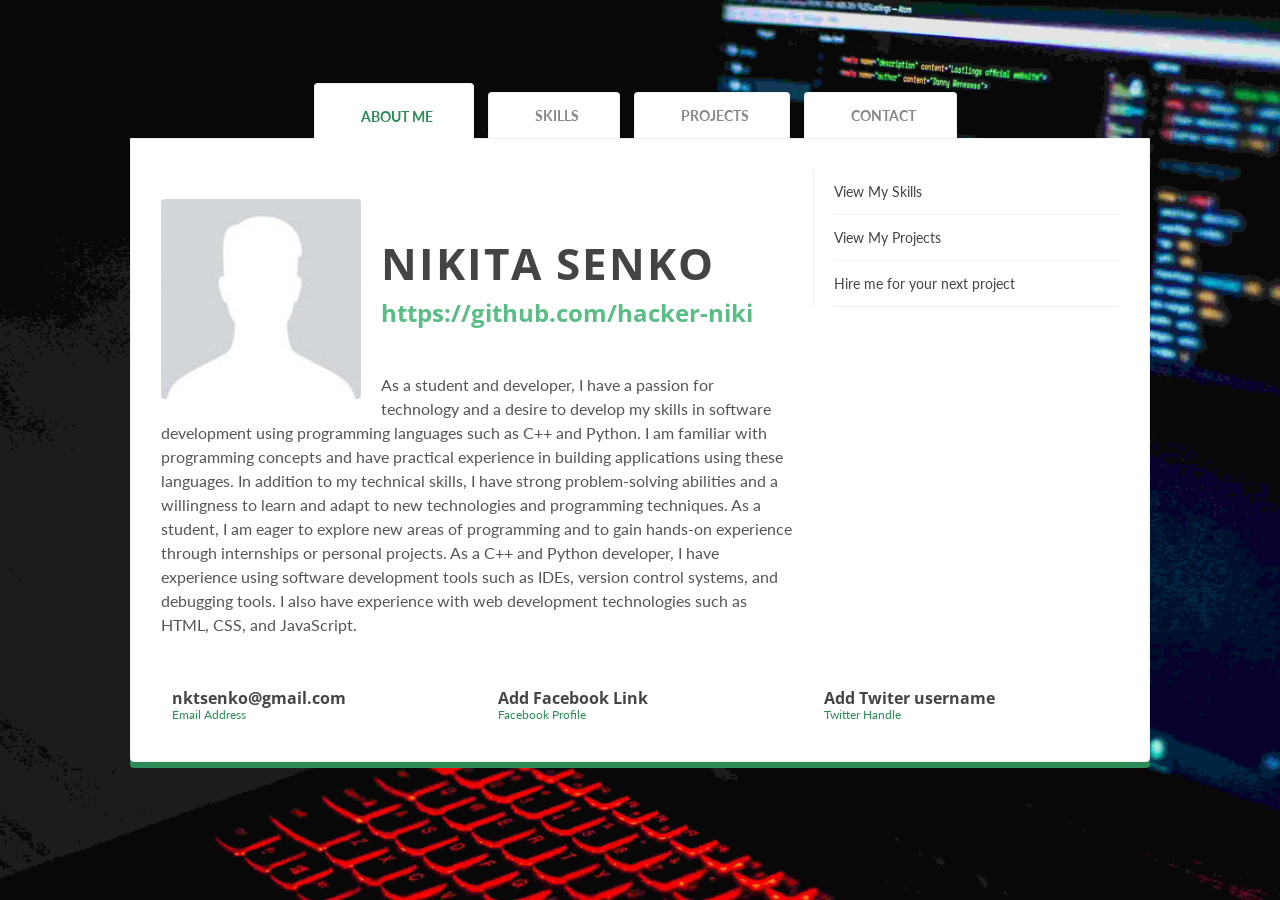
==== index.html @ f92f440b "Update index.html" ====
<!DOCTYPE html>
<html class="no-js">

<head>
  <!-- Add Your Title -->
  <title> Your Title Here </title>

  <!-- All Meta Tags -->
  <meta charset="utf-8">
  <meta http-equiv="X-UA-Compatible" content="IE=edge,chrome=1">
  <meta name="description" content="">
  <meta name="viewport" content="width=device-width">

  <!-- All Link tags -->
  <link rel='shortcut icon' type='image/x-icon' href='favicon.ico' />
  <link rel="apple-touch-icon-precomposed" href="apple-touch-icon-precomposed.png">
  <link rel="apple-touch-icon-precomposed" href="apple-touch-icon-72x72-precomposed.png">
  <link rel="apple-touch-icon-precomposed" href="apple-touch-icon-114x114-precomposed.png">
  <link rel="apple-touch-icon-precomposed" href="apple-touch-icon-144x144-precomposed.png">
  <link href='https://fonts.googleapis.com/css?family=Sofia' rel='stylesheet'>
  <link href='https://fonts.googleapis.com/css?family=Amaranth' rel='stylesheet'>
  <link rel="stylesheet" href="css/normalize.min.css">
  <link rel="stylesheet" href="css/main.css">

  <!-- All script tags -->
  <script>document.write('<script src="js/vendor/jquery-1.10.1.min.js"><\/script>')</script>
  <script src="js/vendor/jquery.hashchange.min.js"></script>
  <script src="js/vendor/jquery.easytabs.min.js"></script>
  <script src="js/main.js"></script>

</head>

<!-- Start of Body Tag -->

<body class="bg-fixed bg-1">
  <div class="main-container">
    <div class="main wrapper clearfix">

      <!-- Header Start -->
      <header id="header">
        <div id="logo">
          <h6>
            Your Name
          </h6>
          <h4>
            Tag1 / Tag2
          </h4>
        </div>
      </header>

      <!-- Text "hello world" -->
      <header id="header">
        <div id="helloworld">
          <h1>
            Hello, World !
          </h1>
        </div>
      </header>

      <!-- Main Tab Container -->
      <div id="tab-container" class="tab-container">

        <!-- Tab List -->
        <ul class='etabs'>

          <li class='tab' id="tab-about">
            <a href="#about">
              <i class="icon-user"></i>
              <span>
                About Me
              </span>
            </a>
          </li>

          <li class='tab'>
            <a href="#resume">
              <i class="icon-file-text"></i>
              <span>
                Skills
              </span>
            </a>
          </li>

          <li class='tab'>
            <a href="#portfolio">
              <i class="icon-heart"></i>
              <span>
                Projects
              </span>
            </a>
          </li>

          <li class='tab'>
            <a href="#contact">
              <i class="icon-envelope"></i>
              <span>
                Contact
              </span>
            </a>
          </li>

        </ul>
        <!-- End Tab List -->

        <!-- ----------------------------------------------------------------------------------- -->
        <!-- Code for differents Tabs strat from here. -->
        <div id="tab-data-wrap">

          <!-- About Tab Data -->
          <div id="about">
            <section class="clearfix">
              <div class="g2">
                <div class="photo">
                  <img src="./images/my.jpg" alt="Your alt text">
                </div>
                <div class="info">
                  <h2>
                    <p></p>
                    Nikita Senko
                  </h2>
                  <h4>
                    https://github.com/hacker-niki
                  </h4>
                  <p>
                    As a student and developer, I have a passion for technology and a desire to develop my skills in software development using programming languages such as C++ and Python. I am familiar with programming concepts and have practical experience in building applications using these languages.

In addition to my technical skills, I have strong problem-solving abilities and a willingness to learn and adapt to new technologies and programming techniques. As a student, I am eager to explore new areas of programming and to gain hands-on experience through internships or personal projects.

As a C++ and Python developer, I have experience using software development tools such as IDEs, version control systems, and debugging tools. I also have experience with web development technologies such as HTML, CSS, and JavaScript.
                  </p>
                  </p>
                </div>
              </div>

              <div class="g1">
                <div class="main-links sidebar">
                  <ul>
                    <li>
                      <a href="#resume">
                        View My Skills
                      </a>
                    </li>
                    <li>
                      <a href="#portfolio">
                        View My Projects
                      </a>
                    </li>
                    <li>
                      <a href="#contact">
                        Hire me for your next project
                      </a>
                    </li>
                  </ul>
                </div>
              </div>
              <div class="break">
              </div>
              <div class="contact-info">
                <div class="g1">
                  <div class="item-box clearfix">
                    <i class="icon-envelope"></i>
                    <div class="item-data">
                      <h3>
                        <a href="mailto:nktsenko@gmail.com">
                          nktsenko@gmail.com
                        </a>
                      </h3>
                      <p>
                        Email Address
                      </p>
                    </div>
                  </div>
                </div>
                <div class="g1">
                  <div class="item-box clearfix">
                    <i class="icon-facebook"></i>
                    <div class="item-data">
                      <h3>
                        <a href="http://fb.me/your-Username">
                          Add Facebook Link
                        </a>
                      </h3>
                      <p>
                        Facebook Profile
                      </p>
                    </div>
                  </div>
                </div>
                <div class="g1">
                  <div class="item-box clearfix">
                    <i class="icon-twitter"></i>
                    <div class="item-data">
                      <h3>
                        <a href="http://twitter.com/your-Username">
                          Add Twiter username
                        </a>
                      </h3>
                      <p>
                        Twitter Handle
                      </p>
                    </div>
                  </div>
                </div>
              </div>
            </section>
          </div>
          <!-- End About Tab Data -->
          <!-- ----------------------------------------------------------------------------------- -->
          <!-- skills Tab Data -->
          <div id="resume">
            <section class="clearfix">
              <div class="g2">
                <h3>
                  Programming
                </h3>
                <div class="meter emerald">
                  <span style="width: 90%">
                    <span>
                      C++
                    </span>
                  </span>
                </div>
                <div class="meter emerald">
                  <span style="width: 90%">
                    <span>
                      Python
                    </span>
                  </span>
                </div>
                <div class="meter emerald">
                  <span style="width: 70%">
                    <span>
                      C#
                    </span>
                  </span>
                </div>
                <div class="meter emerald">
                  <span style="width: 65%">
                    <span>
                      PHP
                    </span>
                  </span>
                </div>
                <div class="meter emerald">
                  <span style="width: 85%">
                    <span>
                      Kotlin
                    </span>
                  </span>
                </div>
                <div class="break"></div>
              </div>

              <div class="g1">
                <h3>
                  Skills
                </h3>
                <div class="meter emerald">
                  <span style="width: 70%">
                    <span>
                      Algorithms
                    </span>
                  </span>
                </div>
                <div class="meter emerald">
                  <span style="width: 85%">
                    <span>
                      Data structures
                    </span>
                  </span>
                </div>
                <div class="meter emerald">
                  <span style="width: 80%">
                    <span>
                      Debugging
                    </span>
                  </span>
                </div>
                <div class="meter emerald">
                  <span style="width: 90%">
                    <span>
                      Git version control
                    </span>
                  </span>
                </div>
                <div class="meter emerald">
                  <span style="width: 65%">
                    <span>
                      CLion
                    </span>
                  </span>
                </div>
              </div>

              <div class="g2">
                <h3>
                  Hobbies
                </h3>
                <span class="label label-info">Hobby 1</span>
                <span class="label label-info">Hobby 2</span>
                <span class="label label-info">Hobby 3</span>
                <span class="label label-info">Hobby 4</span>
              </div>
            </section>
          </div>

          <!-- End skills Tab Data -->
          <!-- ----------------------------------------------------------------------------------- -->
          <!-- Projects Tab Data -->
          <div id="portfolio">
            <section class="clearfix">
              <div class="project-section">
                <div class="project-container">
                  <div class="project-img-container" onclick="document.getElementById('modal-wrapper').style.display='block'">
                    <img src="./images/floor.jpg" alt="project image">
                  </div>
                  <p class="project-title">Project Title</p>
                </div>
                <div class="project-container">
                  <div class="project-img-container" onclick="document.getElementById('modal-wrapper').style.display='block'">
                    <img src="./images/floor.jpg" alt="project image">
                  </div>
                  <p class="project-title">Project Title</p>
                </div>
                <div class="project-container">
                  <div class="project-img-container" onclick="document.getElementById('modal-wrapper').style.display='block'">
                    <img src="./images/floor.jpg" alt="project image">
                  </div>
                  <p class="project-title">Project Title</p>
                </div>
                <div class="project-container">
                  <div class="project-img-container" onclick="document.getElementById('modal-wrapper').style.display='block'">
                    <img src="./images/floor.jpg" alt="project image">
                  </div>
                  <p class="project-title">Project Title</p>
                </div>
                <div class="project-container">
                  <div class="project-img-container" onclick="document.getElementById('modal-wrapper').style.display='block'">
                    <img src="./images/floor.jpg" alt="project image">
                  </div>
                  <p class="project-title">Project Title</p>
                </div>
                <div class="project-container">
                  <div class="project-img-container" onclick="document.getElementById('modal-wrapper').style.display='block'">
                    <img src="./images/floor.jpg" alt="project image">
                  </div>
                  <p class="project-title">Project Title</p>
                </div>
                <div class="project-container">
                  <div class="project-img-container"onclick="document.getElementById('modal-wrapper').style.display='block'">
                    <img src="./images/floor.jpg" alt="project image">
                  </div>
                  <p class="project-title">Project Title</p>
                </div>
                <div class="project-container">
                  <div class="project-img-container" onclick="document.getElementById('modal-wrapper').style.display='block'">
                    <img src="./images/floor.jpg" alt="project image">
                  </div>
                  <p class="project-title">Project Title</p>
                </div>
                <div class="project-container">
                  <div class="project-img-container" onclick="document.getElementById('modal-wrapper').style.display='block'">
                    <img src="./images/floor.jpg" alt="project image">
                  </div>
                  <p class="project-title">Project Title</p>
                </div>
              </div>
              <div id="modal-wrapper" class="modal">

                <form class="modal-content animate">

                  <div class="imgcontainer">
                    <span onclick="document.getElementById('modal-wrapper').style.display='none'" class="close" title="Close PopUp">&times;</span>
                    <img src="images/floor.jpg" alt="project" class="avatar">
                    <h1 class="project_details" style="text-align:center">Project Details</h1>
                  </div>

                  <div class="container">
                    <input type="text" placeholder="Project Name" name="uname" readonly>
                    <textarea class="project_description" rows="3" placeholder="Project Description" readonly></textarea>
                    <input type="url" placeholder="Project Link"readonly>
                    <input type="text" placeholder="Languages used" readonly>
                    <button class="project_submit" type="submit">Submit</button>
                  </div>

                </form>

              </div>
            </section>
          </div>
          <!-- End Projects tab -->
          <!-- ----------------------------------------------------------------------------------- -->
          <!-- Contact Tab Data -->
          <div id="contact">
            <section class="clearfix">
              <div class="g1">
                <div class="sny-icon-box">
                  <div class="sny-icon">
                    <i class="icon-globe"></i>
                  </div>
                  <div class="sny-icon-content">
                    <h4>
                      Address
                    </h4>
                    <p>
                      Belarus, Minsk Dzerzhinsky 95
                    </p>
                  </div>
                </div>
              </div>
              <div class="g1">
                <div class="sny-icon-box">
                  <div class="sny-icon">
                    <i class="icon-phone"></i>
                  </div>
                  <div class="sny-icon-content">
                    <h4>
                      E-mail
                    </h4>
                    <p>
                      nktsenko@gmail.com<br />hacker.niki@gmail.com
                    </p>
                  </div>
                </div>
              </div>
              <div class="g1">
                <div class="sny-icon-box">
                  <div class="sny-icon">
                    <i class="icon-user"></i>
                  </div>
                  <div class="sny-icon-content">
                    <h4>
                      About Me
                    </h4>
                    <p>
                      As a student and developer, I have a passion for technology and a desire to develop my skills in software development using programming languages such as C++ and Python. I am familiar with programming concepts and have practical experience in building applications using these languages.

In addition to my technical skills, I have strong problem-solving abilities and a willingness to learn and adapt to new technologies and programming techniques. As a student, I am eager to explore new areas of programming and to gain hands-on experience through internships or personal projects.

As a C++ and Python developer, I have experience using software development tools such as IDEs, version control systems, and debugging tools. I also have experience with web development technologies such as HTML, CSS, and JavaScript.

Overall, as a student and developer, I am driven, motivated, and enthusiastic about the field of technology and software development, and I have a strong foundation of technical knowledge and practical experience.
                    </p>
                  </div>
                </div>
              </div>
              <div class="break"></div>
            </section>
          </div>
          <!-- End Contact Data -->
          <!-- ----------------------------------------------------------------------------------- -->
        </div>
      </div>
</body>

</html>
---- css/main.css ----
@import url(http://fonts.googleapis.com/css?family=Open+Sans:400,700);
@import url(http://fonts.googleapis.com/css?family=Lato:400,700);

*, *:before, *:after {
  -moz-box-sizing: border-box;
  -webkit-box-sizing: border-box;
  box-sizing: border-box;
  margin: 0;
  padding: 0;
}

/* HTML5 DECLARATIONS */
article, aside, details, figcaption, figure, footer, header, hgroup, menu, nav, section, dialog {
  display: block
}

audio[controls], canvas, video {
  display: inline-block;
  *display: inline;
  zoom: 1
}

/* BASE */
html {
  height: 100%;
  font-size: 100%;
  overflow-y: scroll;
  -webkit-text-size-adjust: 100%
}

/* Force scrollbar in non-IE and Remove iOS text size adjust without disabling user zoom */
body {
  margin: 0;
  min-height: 100%;
  -webkit-font-smoothing: antialiased;
  text-rendering: optimizeLegibility;
  color: #666
}

/* Improve default text rendering, handling of kerning pairs and ligatures */
/* DEFAULT FONT SETTINGS */
/* 16px base font size with 150% (24px) friendly, unitless line height and margin for vertical rhythm */
/* Font-size percentage is based on 16px browser default size */
body, button, input, select, textarea {
  font: 100% 'Lato', sans-serif;
  *font-size: 1em;
  color: #555
}

/* IE7 and older can't resize px based text */
p, blockquote, q, pre, address, hr, code, samp, dl, ol, ul, form, table, fieldset, menu, img {
  margin: 0 0 1.5em;
  padding: 0
}

/* TYPOGRAPHY */
/* Composed to a scale of 12px, 14px, 16px, 18px, 21px, 24px, 36px, 48px, 60px and 72px */
h1, h2, h3, h4, h5, h6 {
  font-family: 'Open Sans', sans-serif;
  color: #444;
}

h1 {
  margin: 0;
  font-size: 4.75em;
  line-height: 1.2em;
  margin-bottom: 0.4em
}

/* 60px / 72px */
h2 {
  margin: 0;
  font-size: 2.75em;
  line-height: 1.3em;
  margin-bottom: 0.5em
}

/* 48px / 48px */
h3 {
  margin: 0;
  font-size: 2.25em;
  line-height: 1.3333333333333333333333333333333em;
  margin-bottom: 0.6667em
}

/* 36px / 48px */
h4 {
  margin: 0;
  font-size: 1.5em;
  line-height: 1em;
  margin-bottom: 1em
}

/* 24px / 24px */
h5 {
  margin: 0;
  font-size: 1.3125em;
  line-height: 1.1428571428571428571428571428571em;
  margin-bottom: 1.1428571428571428571428571428571em
}

/* 21px / 24px */
h6 {
  margin: 0;
  font-size: 2.75em;
  line-height: 1.2em;
  margin-bottom: 0.4em
}

/* 18px / 24px */
h7 {
  margin: 0;
  font-size: 0.5em;
  line-height: 1.3em;
  margin-bottom: 0.5em
}

p, ul, blockquote, pre, th, label {
  margin: 0;
  font-size: 1em;
  line-height: 1.5em;
  margin-bottom: 1.5em
}

/* 16px / 24px */
small, p.small {
  margin: 0;
  font-size: 0.875em;
  line-height: 1.7142857142857142857142857142857em;
  margin-bottom: 1.7142857142857142857142857142857em
}

/* 14px / 24px */
/* CODE */
pre {
  white-space: pre;
  white-space: pre-wrap;
  word-wrap: break-word
}

/* Allow line wrapping of 'pre' */
pre, code, kbd, samp {
  font-size: 1em;
  line-height: 1.5em;
  margin-bottom: 1.5em;
  font-family: Menlo, Consolas, 'DejaVu Sans Mono', Monaco, monospace
}

/* TABLES */
table {
  border-collapse: collapse;
  border-spacing: 0;
  margin-bottom: 1.5em;
  display: flex;
  margin-left: 105px;
}

th {
  text-align: left
}

th {
  padding: 800px;
  border-bottom: 0 solid #333
}

/* FORMS */
form {
  margin: 0
}

fieldset {
  border: 0;
  padding: 0
}

textarea {
  overflow: auto;
  vertical-align: top
}

legend {
  *margin-left: -.75em
}

button, input, select, textarea {
  vertical-align: baseline;
  *vertical-align: middle
}

/* IE7 and older */
button, input {
  line-height: normal;
  *overflow: visible
}

button, input[type="button"], input[type="reset"], input[type="submit"] {
  cursor: pointer;
  -webkit-appearance: button
}

input[type="checkbox"], input[type="radio"] {
  box-sizing: border-box
}

input[type="search"] {
  -webkit-appearance: textfield;
  -moz-box-sizing: content-box;
  -webkit-box-sizing: content-box;
  box-sizing: content-box
}

input[type="search"]::-webkit-search-decoration {
  -webkit-appearance: none
}

button::-moz-focus-inner, input::-moz-focus-inner {
  border: 0;
  padding: 0
}

/* QUOTES */
blockquote, q {
  quotes: none
}

blockquote:before, blockquote:after, q:before, q:after {
  content: '';
  content: none
}

blockquote, q, cite {
  font-style: italic
}

blockquote {
  padding-left: 1.5em;
  border-left: 3px solid #ccc
}

blockquote>p {
  padding: 0
}

/* LISTS */
ul, ol {
  list-style-position: inside;
  padding: 0
}

li ul, li ol {
  margin: 0 1.5em
}

dl dd {
  margin-left: 1.5em
}

dt {
  font-family: Futura, "Century Gothic", AppleGothic, sans-serif
}

/* HYPERLINKS */
a {
  text-decoration: none;
  color: #444;
  -webkit-transition: color 0.1s linear, border 0.1s linear, opacity 0.1s linear, background-color 0.1s linear;
  -moz-transition: color 0.1s linear, border 0.1s linear, opacity 0.1s linear, background-color 0.1s linear;
  -ms-transition: color 0.1s linear, border 0.1s linear, opacity 0.1s linear, background-color 0.1s linear;
  -o-transition: color 0.1s linear, border 0.1s linear, opacity 0.1s linear, background-color 0.1s linear;
  transition: color 0.1s linear, border 0.1s linear, opacity 0.1s linear, background-color 0.1s linear;
}

a:hover, a:focus, a:active {
  text-decoration: none;
  border: none;
  color: #2E8B57;
}

/* MEDIA */
figure {
  margin: 0
}

img, object, embed, video {
  max-width: 100%;
  _width: 100%
}

/* Fluid images */
img {
  border: 0;
  -ms-interpolation-mode: bicubic
}

/* Improve IE's resizing of images */
svg:not(:root) {
  overflow: hidden
}

/* Correct IE9 overflow */
/* ABBREVIATION */
abbr[title], dfn[title] {
  border-bottom: 1px dotted #333;
  cursor: help
}

/* MARKED/INSERTED/DELETED AND SELECTED TEXT */
ins, mark {
  text-decoration: none
}

mark {
  background: #c47529
}

ins {
  background: #d49855
}

del {
  text-decoration: line-through
}

::-moz-selection {
  background: #2E8B57;
  color: #fff;
  text-shadow: none
}

/* selected text */
::selection {
  background: #2E8B57;
  color: #fff;
  text-shadow: none
}

/* selected text */
/* OTHERS */
strong, b, dt {
  font-weight: bold
}

dfn {
  font-style: italic
}

var, address {
  font-style: normal
}

sub, sup {
  font-size: 75%;
  line-height: 0;
  position: relative;
  vertical-align: baseline
}

/* Position 'sub' and 'sup' without affecting line-height */
sup {
  top: -0.5em
}

/* Move superscripted text up */
sub {
  bottom: -0.25em
}

/* Move subscripted text down */
span.amp {
  font-family: Adobe Caslon Pro, Baskerville, "Goudy Old Style", "Palatino", "Palatino Linotype", "Book Antiqua", Georgia, "Times New Roman", Times, serif;
  font-style: italic;
  font-size: 110%;
  line-height: 0;
  position: relative;
  vertical-align: baseline
}

/* Best available ampersand */
/* MICRO CLEARFIX HACK */
.cf:before, .cf:after {
  content: "";
  display: table
}

/* For modern browsers */
.cf:after {
  clear: both
}

.cf {
  zoom: 1
}

/* For IE 6/7 (trigger hasLayout) */
/* DEFAULT MOBILE STYLE */
body {
  width: 92%;
  margin: 0 auto
}

/* Center page without wrapper */
/* column grid */
.g1, .g2, .g3 {
  display: block;
  position: relative;
  margin-left: 1%;
  margin-right: 1%
}

/* 1 column grid */
.g1, .g2, .g3 {
  width: 98.0%
}

/* Wrapper */
.main {
  padding-top: 50px;
  max-width: 1020px;
}

.wrapper {
  margin: 0 auto;
}

/* Utility */
.chromeframe {
  margin: 0.2em 0;
  background: #ccc;
  color: #000;
  padding: 0.2em 0;
}

.clear {
  clear: both;
}

.bg-fixed {
  background-repeat: no-repeat;
  background-attachment: fixed;
  background-position: center center;
  -webkit-background-size: cover;
  -moz-background-size: cover;
  -o-background-size: cover;
  background-size: cover;
}

.clearfix:after {
  content: ".";
  visibility: hidden;
  display: block;
  height: 0;
  clear: both;
}

.no-list {
  margin: 0px;
  padding: 0px;
  list-style: none;
}

.break {
  padding-bottom: 1em;
  clear: both;
}

/* Backgrounds */
.bg-1 {
  background-image: url('../images/floor.jpg');
}

/* Header */
#header {
  margin-bottom: 2em;
}

#header #logo {
  text-align: center;
  display: none;
}

#header #helloworld {
  text-align: center;
  display: none;
}

#header h4 {
  margin-bottom: 0px;
}

#header .visible {
  opacity: 1;
}

/* Tabs */
.etabs {
  margin: 0;
  padding: 0px;
  text-align: center;
}

.etabs li span {
  display: none;
}

#tab-data-wrap {
  padding: 30px 20px;
  background: #fff;
  border: 1px solid #f1f1f1;
  box-shadow: 0px 6px #2E8B57;
  border-radius: 0px 0px 4px 4px;
}

.tab {
  display: inline-block;
  zoom: 1;
  *display: inline;
  background: #fff;
  border: solid 1px #f1f1f1;
  border-bottom: 0px;
  border-radius: 4px 4px 0 0;
  -moz-border-radius: 4px 4px 0 0;
  -webkit-border-radius: 4px 4px 0 0;
  margin-right: 10px;
}

.tab a {
  font-weight: bold;
  text-transform: uppercase;
  font-size: 14px;
  display: block;
  padding: 2px 10px;
  outline: none;
  color: #888;
  text-decoration: none;
}

.tab a:hover {
  text-decoration: none;
}

.tab.active {
  background: #fff;
  position: relative;
  top: 1px;
  border-color: #f1f1f1;
  border-bottom: none;
}

.tab a.active {
  padding-top: 10px;
  color: #2E8B57;
}

.tab a i {
  font-size: 16px;
  margin-right: 0px;
}


/* Photo */
.photo {
  float: left;
  height: 200px;
  width: 200px;
  margin-right: 20px;
  margin-top: 30px;
  overflow: hidden;
}

.photo img {
  -webkit-border-radius: 4px;
  -moz-border-radius: 4px;
  border-radius: 4px;
  width: 100%;
}

.info h1, #header h1 {
  text-transform: uppercase;
  letter-spacing: 2px;
  margin-bottom: .3em;
  color: #fff;
}

.info h2, #header h2 {
  text-transform: uppercase;
  letter-spacing: 2px;
  margin-bottom: .2em;
  margin-top: 0.5em;
}

.info h4, #header h4 {
  color: #59BD85;
  margin-bottom: 2em;
}

.info h6, #header h6 {
  text-transform: uppercase;
  letter-spacing: 2px;
  margin-bottom: .3em;
  color: #fff;
}

.info h7, #header h7 {
  text-transform: uppercase;
  letter-spacing: 2px;
  margin-bottom: .2em;
  margin-top: 0.5em;
  color: #fff;
}

/* Contact */

.main-links ul {
  list-style: none outside none;
  margin: 0;
  padding: 0;
}

.main-links ul li {
  border-bottom: 1px solid #F1F1F1;
  padding: 10px 0;
}

.main-links ul li a {
  font-size: 14px;
}

/* Icon Styling */
.contact-info i {
  color: #333;
  font-size: 46px;
}

/* Item Box */
.item-box {
  padding: 6px 6px 6px 10px;
  border: 1px solid #fff;
  -webkit-border-radius: 4px;
  -moz-border-radius: 4px;
  border-radius: 4px;
}

.item-box i {
  float: left;
  margin-right: 12px;
}

.item-box .item-data {
  margin-top: 6px;
}

.item-box .item-data h3 {
  line-height: 1em;
  margin: 3px 0px 0px 0px;
  font-size: 1em;
}

.item-box .item-data p {
  margin: 0px;
  font-size: 12px;
  color: #2E8B57;
  text-decoration-style: bold;
}

/* WorkExperience */
.work li {
  border-bottom: 1px solid #f1f1f1;
  margin-bottom: 2em;
}

.work li span {
  float: right;
}

.work li h5 {
  float: left;
}

.work li p {
  clear: both;
}

/* Portfolio */
.image {
  position: relative;
}

.image img {
  margin: 0px;
  width: 100%;
}

.image-overlay {
  position: absolute;
  z-index: 5;
  top: 0;
  overflow: hidden;
  width: 100%;
  height: 99%;
  background-color: rgba(231, 76, 60, .6);
  text-align: center;
  opacity: 0;
  filter: alpha(opacity=0);
  -webkit-transition: all 450ms ease-out 0s;
  -moz-transition: all 450ms ease-out 0s;
  -o-transition: all 450ms ease-out 0s;
  transition: all 450ms ease-out 0s;
  -webkit-transform: rotateY(180deg);
  -moz-transform: rotateY(180deg);
  -ms-transform: rotateY(180deg);
  transform: rotateY(180deg);
}

.image:hover .image-overlay {
  opacity: 1;
  filter: alpha(opacity=100);
  -webkit-transform: rotateY(0deg);
  -moz-transform: rotateY(0deg);
  -ms-transform: rotateY(0deg);
  transform: rotateY(0deg);
}

.image-overlay .image-link {
  position: relative;
  top: 50%;
  display: inline-block;
  margin-top: -20px;
}

/* Icon Box */
.sny-icon {
  display: block;
  margin-bottom: 1em;
  text-align: center;
}

.sny-icon i {
  display: inline-block;
  font-size: 60px;
}

.sny-icon-content {
  text-align: center;
}

.sny-icon-content h4 {
  margin-bottom: 6px;
}

.sny-icon-content p {
  margin-bottom: 0px;
}

/* Buttons */
.btn {
  display: inline-block;
  margin: 0 10px 10px 0;
  padding: 14px 20px;
  background: #E74C3C;
  color: #fff;
  font-weight: bold;
  font-size: 13px;
  font-family: 'Open Sans', sans-serif;
  line-height: 1;
  *display: inline;
  *zoom: 1;
  position: relative;
  text-transform: uppercase;
  -webkit-transition: all 0.3s;
  -moz-transition: all 0.3s;
  transition: all 0.3s;
}

.btn:hover {
  color: #ccc;
}

/* Labels */
.label {
  display: inline;
  padding: .25em .6em;
  font-size: 90%;
  font-weight: 500;
  line-height: 1;
  color: #ffffff;
  text-align: center;
  white-space: nowrap;
  vertical-align: baseline;
  border-radius: .25em;
}

.label-info {
  background-color: #444445E6;
}

.label-info[href]:hover,
.label-info[href]:focus {
  background-color: #31b0d5;
}

.label[href]:hover,
.label[href]:focus {
  color: #ffffff;
  text-decoration: none;
  cursor: pointer;
}

.label-default {
  background-color: #999999;
}

.label-default[href]:hover,
.label-default[href]:focus {
  background-color: #808080;
}

.label-danger {
  background-color: #d9534f;
}

.label-danger[href]:hover,
.label-danger[href]:focus {
  background-color: #c9302c;
}

.label-success {
  background-color: #5cb85c;
}

.label-success[href]:hover,
.label-success[href]:focus {
  background-color: #449d44;
}

.label-warning {
  background-color: #f0ad4e;
}

.label-warning[href]:hover,
.label-warning[href]:focus {
  background-color: #ec971f;
}

/* Project */
.project-section {
  display: grid;
  grid-template-columns: auto auto auto;
  grid-gap: 1.5rem;
  justify-content: center;
  align-items: center;
}

.project-container {
  max-width: 240px;
  border-radius: 5px;
  background-color: #5cb85c;
  color: #fff;
  cursor: pointer;
  box-shadow: 2px 2px 5px 3px #5cb85c27;
}

.project-img-container {
  width: 100%;
  border-radius: 5px 5px 0px 0px;
}

.project-img-container img {
  width: 100%;
  border-radius: 5px 5px 0px 0px;
  margin-bottom: 0px;
}

.project-title {
  text-align: center;
  margin: 1.2rem auto;
  font-size: 1.2rem;
  font-weight: 600;
}
.project_details{
  text-align: center;
  display: block;
  font-size: 2em;
  margin : 0;
  font-weight: bold;
}
input[type=text], .project_description, input[type=url] {
  width: 85%;
  padding: 12px 20px;
  margin: 5px 26px;
  display: inline-block;
  border: 1px solid #ccc;
  box-sizing: border-box;
  font-size:16px;
}
.project_description{
  max-width: 85%;
}

/* Set a style for all buttons */
.project_submit {
  background-color: #4CAF50;
  color: white;
  padding: 14px 20px;
  margin: 5px 26px;
  border: none;
  cursor: pointer;
  width: 85%;
  font-size:20px;
}
.project_submit:hover {
    opacity: 0.8;
}

/* Center the image and position the close button */
.imgcontainer {
  text-align: center;
  margin: 12px 0 6px 0;
  position: relative;
}
.avatar {
    width: 175px;
	  height:175px;
    border-radius: 50%;
    margin: 0;
}

/* The Modal (background) */
.modal {
	display:none;
    position: fixed;
    z-index: 1;
    left: 0;
    top: 0;
    width: 100%;
    height: 100%;
    overflow: auto;
    background-color: rgba(0,0,0,0.4);
}

/* Modal Content Box */
.modal-content {
  background-color: #fefefe;
  margin: 1% auto 1% auto;
  border: 1px solid #888;
  width: 30%;
  padding-bottom: 20px;
}

/* The Close Button (x) */
.close {
    position: absolute;
    right: 25px;
    top: 0;
    color: #000;
    font-size: 35px;
    font-weight: bold;
}
.close:hover,.close:focus {
    color: red;
    cursor: pointer;
}

/* Add Zoom Animation */
.animate {
    animation: zoom 0.6s
}

@keyframes zoom {
    from {transform: scale(0)}
    to {transform: scale(1)}
}


/* Meters */
.meter {
  height: 24px;
  /* Can be anything */
  position: relative;
  border: 1px solid #f1f1f1;
  -moz-border-radius: 4px;
  -webkit-border-radius: 4px;
  border-radius: 4px;
  margin-bottom: 1em;
}

.meter>span {
  display: block;
  height: 100%;
  -moz-border-radius: 4px;
  -webkit-border-radius: 4px;
  border-radius: 4px;
  position: relative;
  overflow: hidden;
}

.meter>span>span {
  margin-left: 4px;
  color: #fff;
}

.animate>span:after {
  display: none;
}

@keyframes move {
  0% {
    background-position: 0 0;
  }

  100% {
    background-position: 50px 50px;
  }
}

.emerald>span {
  background-color: #2E8B57;
}

.carrot>span {
  background-color: #e67e22;
}

.wisteria>span {
  background-color: #8e44ad;
}

.sunflower>span {
  background-color: #f1c40f;
}

.midnight>span {
  background-color: #2c3e50;
}

.pomengrate>span {
  background-color: #c0392b;
}

.asbestos>span {
  background-color: #7f8c8d;
}

.nostripes>span>span, .nostripes>span:after {
  animation: none;
  -webkit-animation: none;
  background-image: none;
}

/* Footer */
footer {
  text-align: center;
  margin-top: 2em;
  padding: 10px;
  background: rgba(255, 255, 255, .8);
  box-shadow: 0px 4px #ccc;
  color: #333;
  -moz-border-radius: 4px;
  -webkit-border-radius: 4px;
  border-radius: 4px;
}

footer p {
  margin-bottom: 0px;
}

/* media Queries

FOLDING FLUID GRID
< 767px         - 1-Column Fluid Grid
768px - 1023px  - 2-Column Fluid Grid
> 1024px            - 3-Column Fluid Grid
Change widths as necessary
------------------------------------------- */

/* SMALL TABLET */
@media only screen and (max-width: 600px) {

  .etabs>li span {
    display: block;
  }

  .project-section {
    grid-template-columns: auto;
  }

  .project-container {
    max-width: 200px;
  }
}

/* TABLET/NETBOOK */
@media only screen and (min-width: 768px) {

  /* Sidebar */
  .sidebar {
    padding-left: 20px;
    border-left: 1px solid #f1f1f1;
  }

  /* COLUMN GRID */
  .g1, .g2, .g3 {
    /* display: inline; */
    float: left;
  }

  /* 2 COLUMN GRID */
  .g1 {
    width: 48.0%
  }

  .g2 {
    width: 48.0%
  }

  .g3 {
    width: 98.0%
  }
}

/* progress bar */
.progress-item {
  position: relative;
}

.progress-item .progress-title {
  font-size: 12px;
  font-weight: 400;
  display: inline-block;
  margin-bottom: 5px;
}

.progress-item .progress {
  height: 2px;
  box-shadow: none;
  border-radius: 0;
  background: transparent;
}

.progress-item .progress-bar {
  background-color: #ff5722;
  box-shadow: none;
  text-align: right;
}

.progress-item .progress-percent {
  font-size: 10px;
  background-color: #313131;
  position: absolute;
  top: 5px;
  padding: 0 8px;
  border-radius: 3px;
}

.progress-item .progress-percent::before {
  content: "";
  position: absolute;
  left: 0;
  bottom: -4px;
  border-top: 6px solid #313131;
  border-right: 8px solid transparent;
}

@media (max-width: 768px) {
  .progress-wrapper {
    margin-bottom: 50px;
  }
}

/* LANDSCAPE TABLET/NETBOOK/LAPTOP */
@media only screen and (min-width: 1024px) {

  .etabs>li span {
    display: inline;
  }

  .tab a i {
    font-size: 16px;
    margin-right: 6px;
  }

  .tab a {
    padding: 10px 40px 10px 40px;
  }

  .tab a.active {
    padding-top: 20px;
  }

  /* 3 COLUMN GRID */
  .g1 {
    width: 31.333%
  }

  .g2 {
    width: 64.667%;
  }

  .g3 {
    width: 98.0%
  }
}

/* PRINT */
@media print {
  * {
    background: transparent !important;
    color: black !important;
    text-shadow: none !important;
    filter: none !important;
    -ms-filter: none !important
  }

  /* Black prints faster */
  a, a:visited {
    color: #444 !important;
    text-decoration: underline
  }

  a[href]:after {
    content: " ("attr(href) ")"
  }

  abbr[title]:after {
    content: " ("attr(title) ")"
  }

  .ir a:after, a[href^="javascript:"]:after, a[href^="#"]:after {
    content: ""
  }

  /* Don't print links for images, javascript or internal links */
  pre, blockquote {
    border: 1px solid #999;
    page-break-inside: avoid;
  }

  thead {
    display: table-header-group;
  }

  /* Repeat header row at top of each printed page */
  tr, img {
    page-break-inside: avoid;
  }

  img {
    max-width: 100% !important;
  }

  @page {
    margin: 0.5cm
  }

  p, h2, h3 {
    orphans: 3;
    widows: 3
  }

  h2, h3 {
    page-break-after: avoid
  }
}

.project-div {
  background-color: #4AB478;
  text-align: center;
  padding: 10px;
}

.image {
  height: 100px;
  background-color: white;
  margin-bottom: 10px;
  font-family: Sofia;
  text-align: center;
  padding-top: 30px;
  font-size: 20px;
  font-weight: bold;
}

.data {
  font-size: 150%;
  font-family: 'Amaranth';
  color: white;
}

td {
  padding: 20px;
  width: 250px;
  height: 200px;
}

tbody {
  display: table-row-group;
  vertical-align: middle;
  display: grid;
}
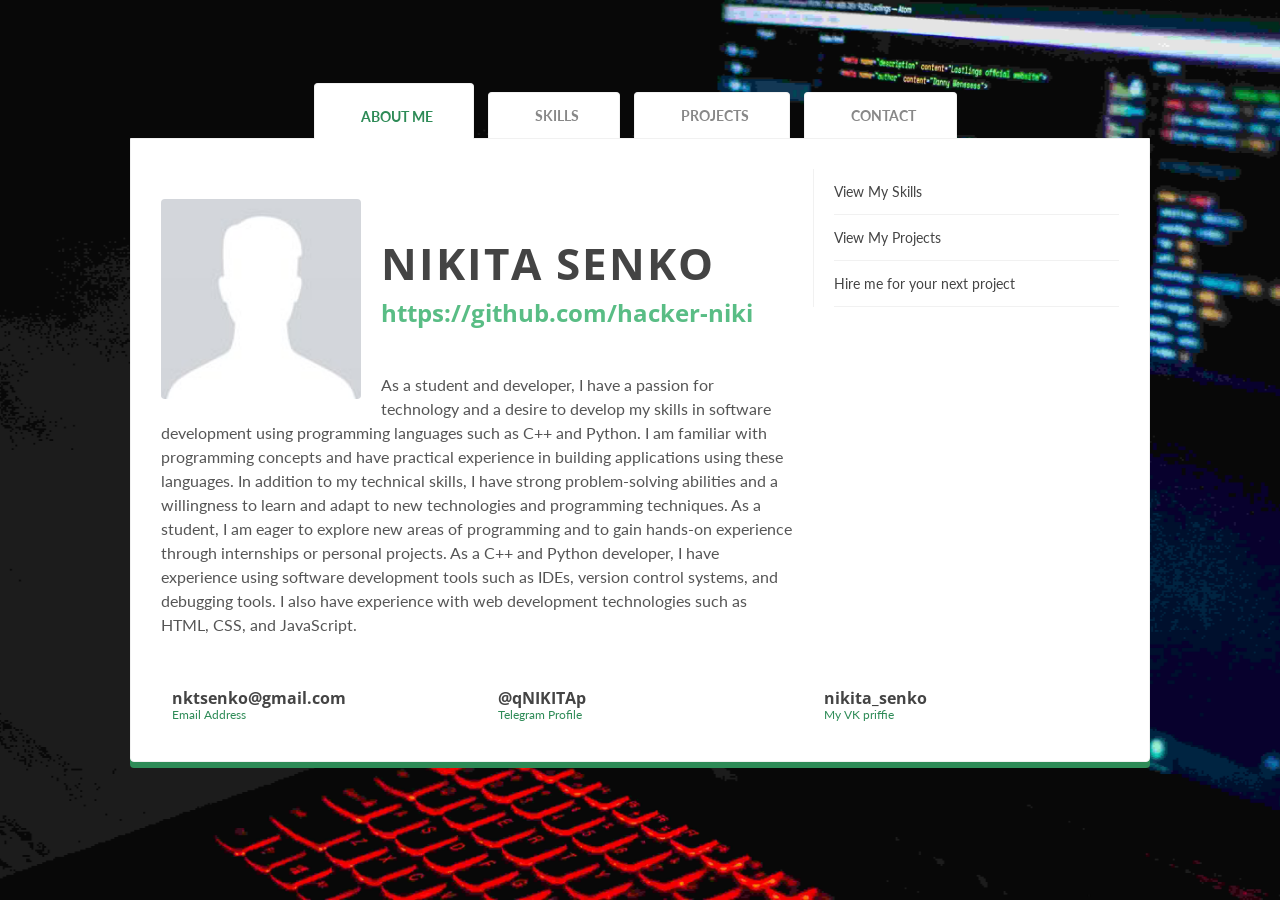
==== commit 453952af: "Update index.html" ====
--- a/index.html
+++ b/index.html
@@ -43,7 +43,7 @@
             Your Name
           </h6>
           <h4>
-            Tag1 / Tag2
+             Backand software developer
           </h4>
         </div>
       </header>
@@ -176,12 +176,12 @@
                     <i class="icon-facebook"></i>
                     <div class="item-data">
                       <h3>
-                        <a href="http://fb.me/your-Username">
-                          Add Facebook Link
+                        <a href="https://t.me/qNIKITAp">
+                          @qNIKITAp
                         </a>
                       </h3>
                       <p>
-                        Facebook Profile
+                        Telegram Profile
                       </p>
                     </div>
                   </div>
@@ -191,12 +191,12 @@
                     <i class="icon-twitter"></i>
                     <div class="item-data">
                       <h3>
-                        <a href="http://twitter.com/your-Username">
-                          Add Twiter username
+                        <a href="https://vk.com/nikita_senko">
+                          nikita_senko
                         </a>
                       </h3>
                       <p>
-                        Twitter Handle
+                        My VK priffie
                       </p>
                     </div>
                   </div>
@@ -214,35 +214,35 @@
                   Programming
                 </h3>
                 <div class="meter emerald">
-                  <span style="width: 90%">
+                  <span style="width: 70%">
                     <span>
                       C++
                     </span>
                   </span>
                 </div>
                 <div class="meter emerald">
-                  <span style="width: 90%">
+                  <span style="width: 60%">
                     <span>
                       Python
                     </span>
                   </span>
                 </div>
                 <div class="meter emerald">
-                  <span style="width: 70%">
+                  <span style="width: 50%">
                     <span>
                       C#
                     </span>
                   </span>
                 </div>
                 <div class="meter emerald">
-                  <span style="width: 65%">
+                  <span style="width: 35%">
                     <span>
                       PHP
                     </span>
                   </span>
                 </div>
                 <div class="meter emerald">
-                  <span style="width: 85%">
+                  <span style="width: 45%">
                     <span>
                       Kotlin
                     </span>
@@ -256,14 +256,14 @@
                   Skills
                 </h3>
                 <div class="meter emerald">
-                  <span style="width: 70%">
+                  <span style="width: 60%">
                     <span>
                       Algorithms
                     </span>
                   </span>
                 </div>
                 <div class="meter emerald">
-                  <span style="width: 85%">
+                  <span style="width: 65%">
                     <span>
                       Data structures
                     </span>
@@ -277,14 +277,14 @@
                   </span>
                 </div>
                 <div class="meter emerald">
-                  <span style="width: 90%">
+                  <span style="width: 45%">
                     <span>
                       Git version control
                     </span>
                   </span>
                 </div>
                 <div class="meter emerald">
-                  <span style="width: 65%">
+                  <span style="width: 75%">
                     <span>
                       CLion
                     </span>
@@ -296,10 +296,9 @@
                 <h3>
                   Hobbies
                 </h3>
-                <span class="label label-info">Hobby 1</span>
-                <span class="label label-info">Hobby 2</span>
-                <span class="label label-info">Hobby 3</span>
-                <span class="label label-info">Hobby 4</span>
+                <span class="label label-info">Programming</span>
+                <span class="label label-info">Photogtaphy</span>
+                <span class="label label-info">PC Gaming</span>
               </div>
             </section>
           </div>
@@ -433,13 +432,7 @@
                       About Me
                     </h4>
                     <p>
-                      As a student and developer, I have a passion for technology and a desire to develop my skills in software development using programming languages such as C++ and Python. I am familiar with programming concepts and have practical experience in building applications using these languages.
-
-In addition to my technical skills, I have strong problem-solving abilities and a willingness to learn and adapt to new technologies and programming techniques. As a student, I am eager to explore new areas of programming and to gain hands-on experience through internships or personal projects.
-
-As a C++ and Python developer, I have experience using software development tools such as IDEs, version control systems, and debugging tools. I also have experience with web development technologies such as HTML, CSS, and JavaScript.
-
-Overall, as a student and developer, I am driven, motivated, and enthusiastic about the field of technology and software development, and I have a strong foundation of technical knowledge and practical experience.
+                      As a software backend junior developer, I have experience in building and maintaining server-side applications using programming languages such as C++, Python, and Java. I'm skilled in working with databases, APIs, and software development tools to create robust and efficient software solutions.
                     </p>
                   </div>
                 </div>
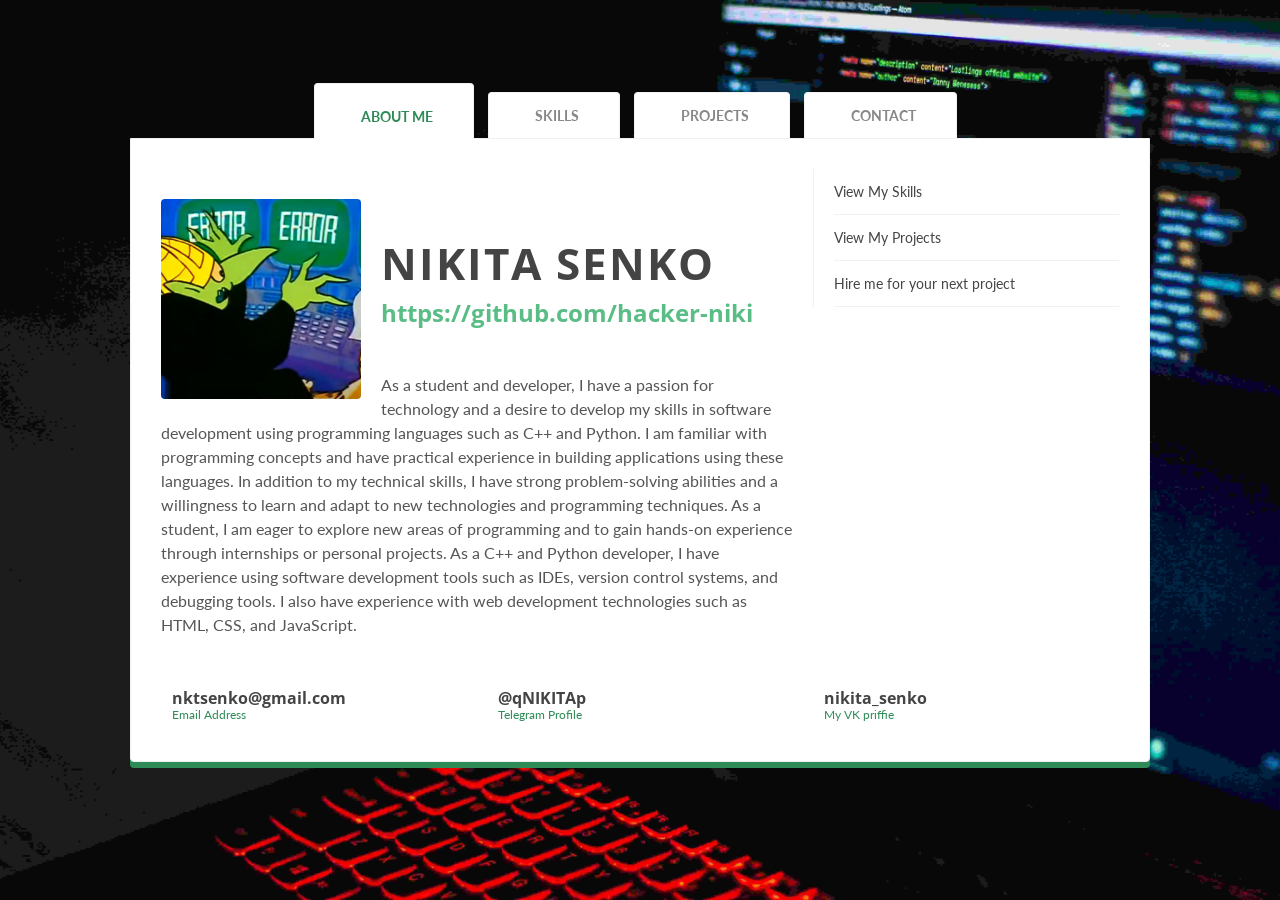
==== commit e58b26ab: "Update index.html" ====
--- a/index.html
+++ b/index.html
@@ -3,7 +3,7 @@
 
 <head>
   <!-- Add Your Title -->
-  <title> Your Title Here </title>
+  <title>hacker-niki</title>
 
   <!-- All Meta Tags -->
   <meta charset="utf-8">
@@ -40,10 +40,10 @@
       <header id="header">
         <div id="logo">
           <h6>
-            Your Name
+            Nikita Senko
           </h6>
           <h4>
-             Backand software developer
+             Backend software developer
           </h4>
         </div>
       </header>
@@ -297,7 +297,7 @@
                   Hobbies
                 </h3>
                 <span class="label label-info">Programming</span>
-                <span class="label label-info">Photogtaphy</span>
+                <span class="label label-info">Photography</span>
                 <span class="label label-info">PC Gaming</span>
               </div>
             </section>
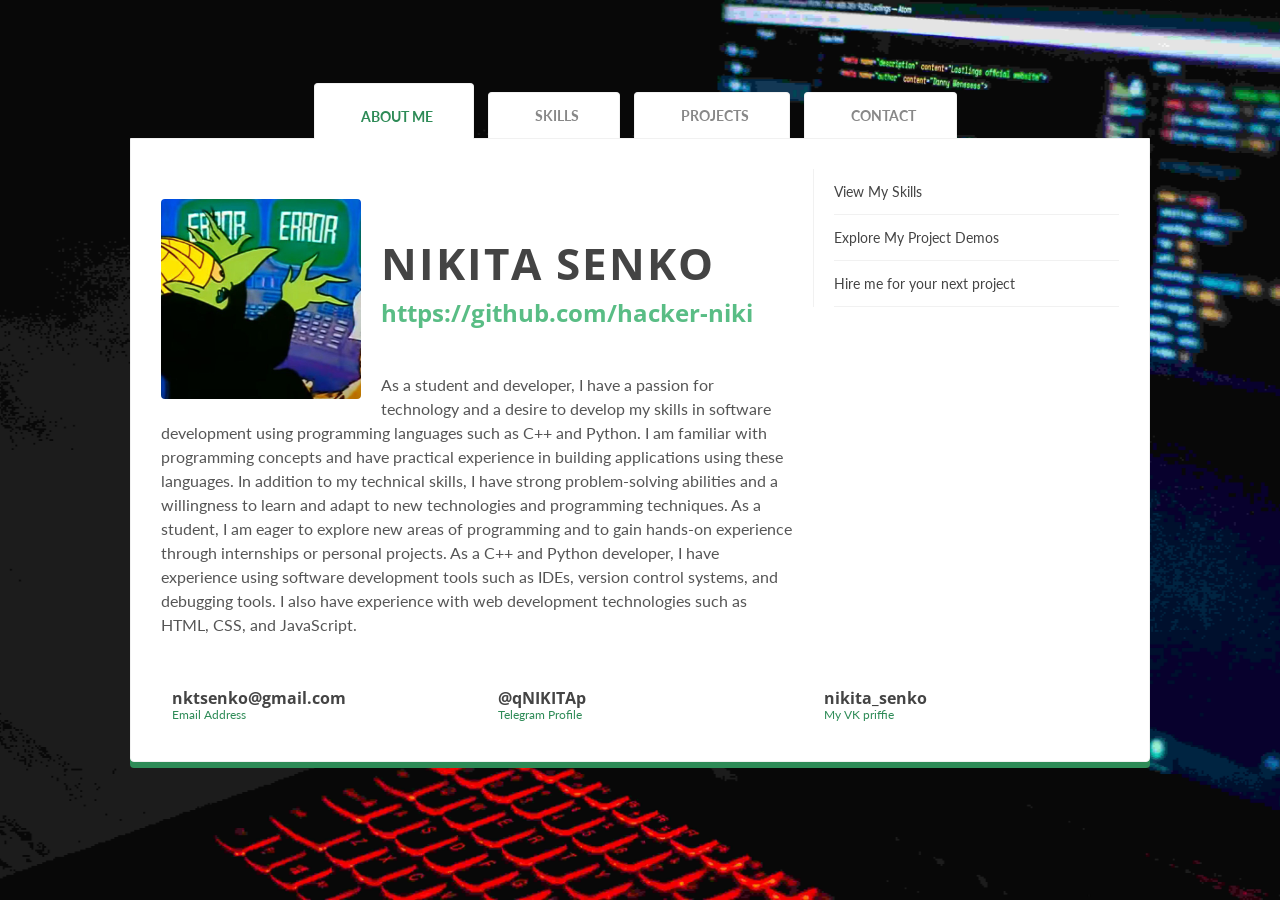
==== commit dce943bd: "Publish a mobile-friendly gallery of twelve playable project demos" ====
--- a/index.html
+++ b/index.html
@@ -141,8 +141,8 @@
                       </a>
                     </li>
                     <li>
-                      <a href="#portfolio">
-                        View My Projects
+                      <a href="demos/">
+                        Explore My Project Demos
                       </a>
                     </li>
                     <li>
@@ -307,84 +307,11 @@
           <!-- ----------------------------------------------------------------------------------- -->
           <!-- Projects Tab Data -->
           <div id="portfolio">
-            <section class="clearfix">
-              <div class="project-section">
-                <div class="project-container">
-                  <div class="project-img-container" onclick="document.getElementById('modal-wrapper').style.display='block'">
-                    <img src="./images/floor.jpg" alt="project image">
-                  </div>
-                  <p class="project-title">Project Title</p>
-                </div>
-                <div class="project-container">
-                  <div class="project-img-container" onclick="document.getElementById('modal-wrapper').style.display='block'">
-                    <img src="./images/floor.jpg" alt="project image">
-                  </div>
-                  <p class="project-title">Project Title</p>
-                </div>
-                <div class="project-container">
-                  <div class="project-img-container" onclick="document.getElementById('modal-wrapper').style.display='block'">
-                    <img src="./images/floor.jpg" alt="project image">
-                  </div>
-                  <p class="project-title">Project Title</p>
-                </div>
-                <div class="project-container">
-                  <div class="project-img-container" onclick="document.getElementById('modal-wrapper').style.display='block'">
-                    <img src="./images/floor.jpg" alt="project image">
-                  </div>
-                  <p class="project-title">Project Title</p>
-                </div>
-                <div class="project-container">
-                  <div class="project-img-container" onclick="document.getElementById('modal-wrapper').style.display='block'">
-                    <img src="./images/floor.jpg" alt="project image">
-                  </div>
-                  <p class="project-title">Project Title</p>
-                </div>
-                <div class="project-container">
-                  <div class="project-img-container" onclick="document.getElementById('modal-wrapper').style.display='block'">
-                    <img src="./images/floor.jpg" alt="project image">
-                  </div>
-                  <p class="project-title">Project Title</p>
-                </div>
-                <div class="project-container">
-                  <div class="project-img-container"onclick="document.getElementById('modal-wrapper').style.display='block'">
-                    <img src="./images/floor.jpg" alt="project image">
-                  </div>
-                  <p class="project-title">Project Title</p>
-                </div>
-                <div class="project-container">
-                  <div class="project-img-container" onclick="document.getElementById('modal-wrapper').style.display='block'">
-                    <img src="./images/floor.jpg" alt="project image">
-                  </div>
-                  <p class="project-title">Project Title</p>
-                </div>
-                <div class="project-container">
-                  <div class="project-img-container" onclick="document.getElementById('modal-wrapper').style.display='block'">
-                    <img src="./images/floor.jpg" alt="project image">
-                  </div>
-                  <p class="project-title">Project Title</p>
-                </div>
-              </div>
-              <div id="modal-wrapper" class="modal">
-
-                <form class="modal-content animate">
-
-                  <div class="imgcontainer">
-                    <span onclick="document.getElementById('modal-wrapper').style.display='none'" class="close" title="Close PopUp">&times;</span>
-                    <img src="images/floor.jpg" alt="project" class="avatar">
-                    <h1 class="project_details" style="text-align:center">Project Details</h1>
-                  </div>
-
-                  <div class="container">
-                    <input type="text" placeholder="Project Name" name="uname" readonly>
-                    <textarea class="project_description" rows="3" placeholder="Project Description" readonly></textarea>
-                    <input type="url" placeholder="Project Link"readonly>
-                    <input type="text" placeholder="Languages used" readonly>
-                    <button class="project_submit" type="submit">Submit</button>
-                  </div>
-
-                </form>
-
-              </div>
+            <section class="clearfix" aria-label="Project demos">
+              <h3>Демотека</h3>
+              <p>Игры, приложения и инструменты Никиты Сенько. Попробуйте проекты прямо в браузере.</p>
+              <a href="demos/"><img src="demos/media/thegame.webp" width="640" style="max-width:100%;height:auto" alt="THEGame — куб на трассе в закатных горах"></a>
+              <p><a href="demos/"><strong>Открыть каталог демо →</strong></a></p>
             </section>
           </div>
           <!-- End Projects tab -->
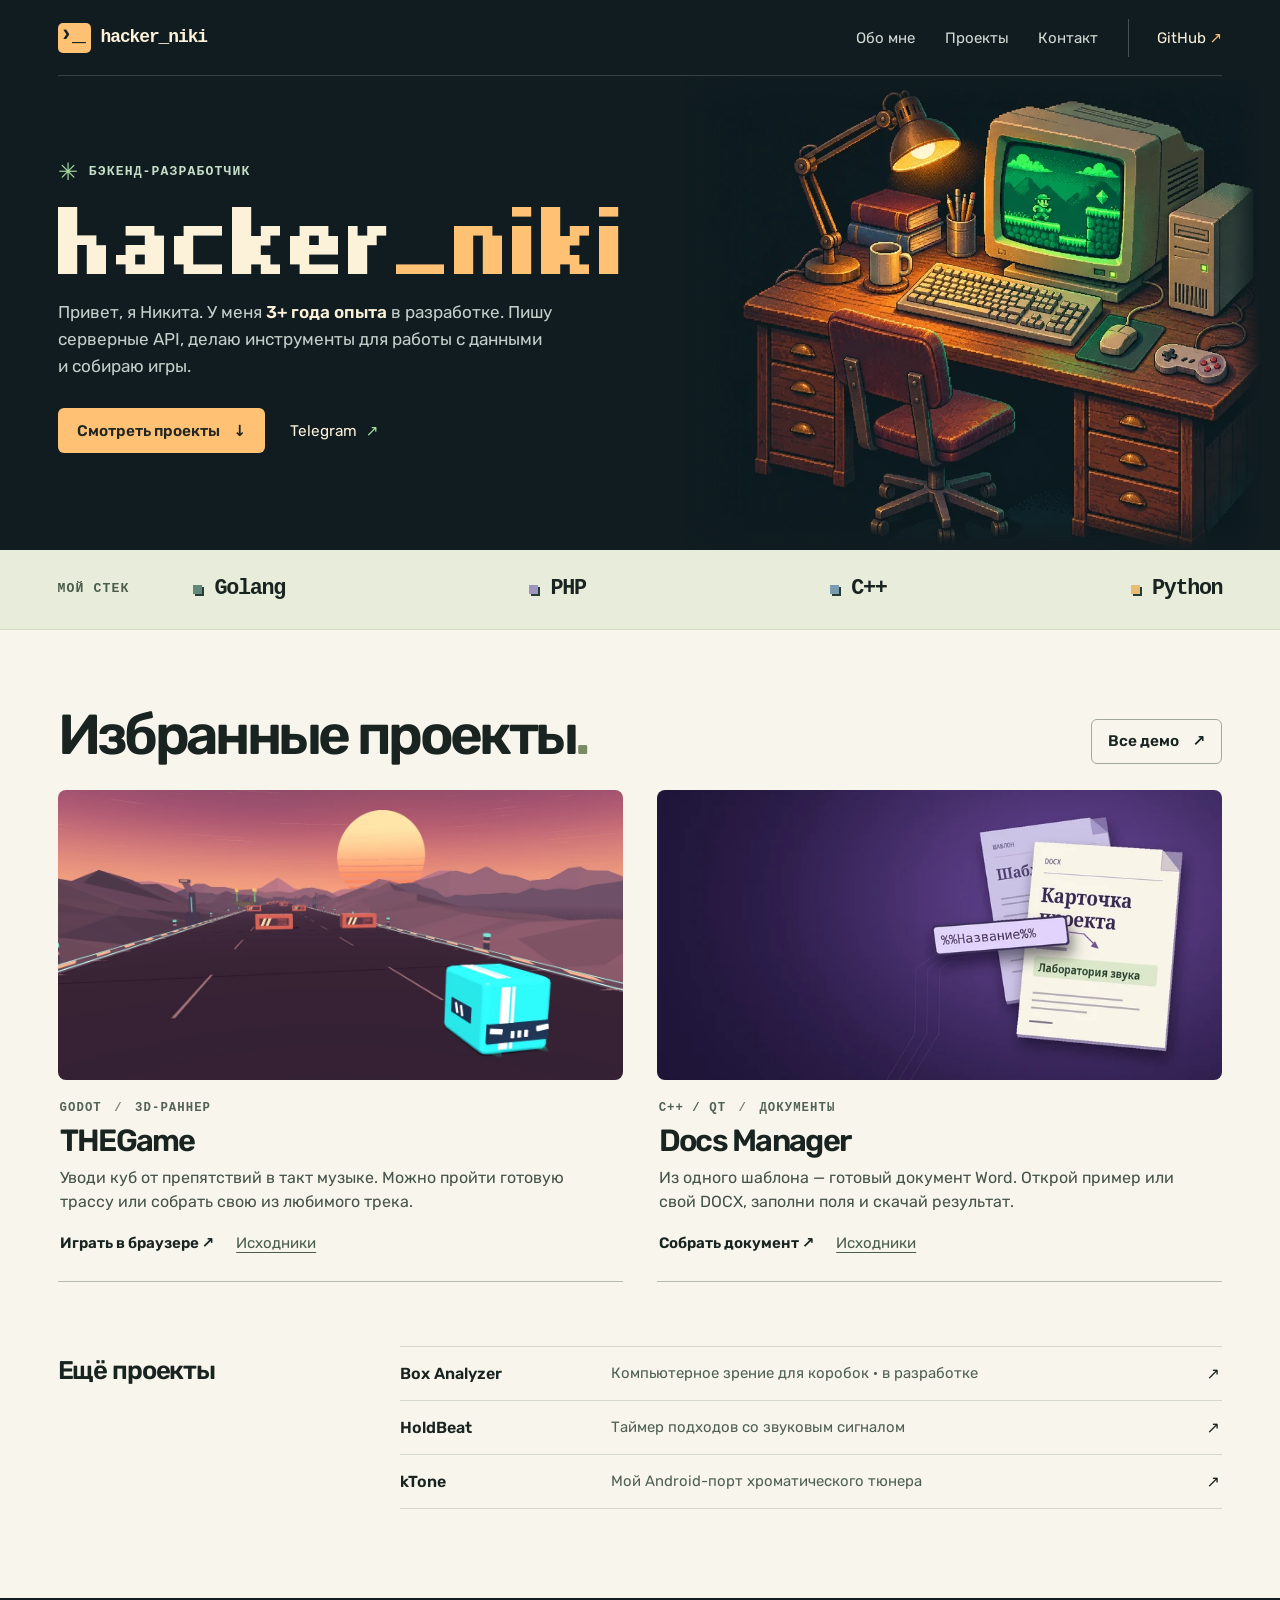
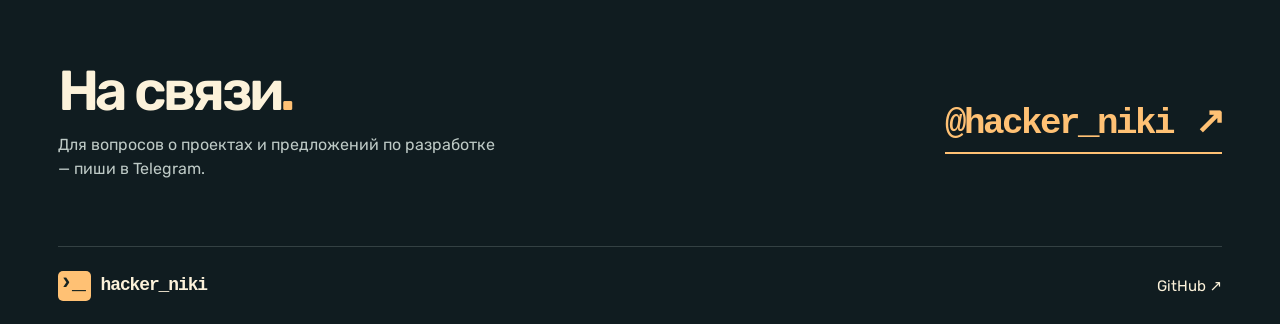
==== commit ea019699: "Оформить портфолио hacker_niki и оставить пять публичных проектов" ====
--- a/index.html
+++ b/index.html
@@ -1,376 +1,99 @@
-<!DOCTYPE html>
-<html class="no-js">
-
-<head>
-  <!-- Add Your Title -->
-  <title>hacker-niki</title>
-
-  <!-- All Meta Tags -->
-  <meta charset="utf-8">
-  <meta http-equiv="X-UA-Compatible" content="IE=edge,chrome=1">
-  <meta name="description" content="">
-  <meta name="viewport" content="width=device-width">
-
-  <!-- All Link tags -->
-  <link rel='shortcut icon' type='image/x-icon' href='favicon.ico' />
-  <link rel="apple-touch-icon-precomposed" href="apple-touch-icon-precomposed.png">
-  <link rel="apple-touch-icon-precomposed" href="apple-touch-icon-72x72-precomposed.png">
-  <link rel="apple-touch-icon-precomposed" href="apple-touch-icon-114x114-precomposed.png">
-  <link rel="apple-touch-icon-precomposed" href="apple-touch-icon-144x144-precomposed.png">
-  <link href='https://fonts.googleapis.com/css?family=Sofia' rel='stylesheet'>
-  <link href='https://fonts.googleapis.com/css?family=Amaranth' rel='stylesheet'>
-  <link rel="stylesheet" href="css/normalize.min.css">
-  <link rel="stylesheet" href="css/main.css">
-
-  <!-- All script tags -->
-  <script>document.write('<script src="js/vendor/jquery-1.10.1.min.js"><\/script>')</script>
-  <script src="js/vendor/jquery.hashchange.min.js"></script>
-  <script src="js/vendor/jquery.easytabs.min.js"></script>
-  <script src="js/main.js"></script>
-
-</head>
-
-<!-- Start of Body Tag -->
-
-<body class="bg-fixed bg-1">
-  <div class="main-container">
-    <div class="main wrapper clearfix">
-
-      <!-- Header Start -->
-      <header id="header">
-        <div id="logo">
-          <h6>
-            Nikita Senko
-          </h6>
-          <h4>
-             Backend software developer
-          </h4>
-        </div>
-      </header>
-
-      <!-- Text "hello world" -->
-      <header id="header">
-        <div id="helloworld">
-          <h1>
-            Hello, World !
-          </h1>
-        </div>
-      </header>
-
-      <!-- Main Tab Container -->
-      <div id="tab-container" class="tab-container">
-
-        <!-- Tab List -->
-        <ul class='etabs'>
-
-          <li class='tab' id="tab-about">
-            <a href="#about">
-              <i class="icon-user"></i>
-              <span>
-                About Me
-              </span>
-            </a>
-          </li>
-
-          <li class='tab'>
-            <a href="#resume">
-              <i class="icon-file-text"></i>
-              <span>
-                Skills
-              </span>
-            </a>
-          </li>
-
-          <li class='tab'>
-            <a href="#portfolio">
-              <i class="icon-heart"></i>
-              <span>
-                Projects
-              </span>
-            </a>
-          </li>
-
-          <li class='tab'>
-            <a href="#contact">
-              <i class="icon-envelope"></i>
-              <span>
-                Contact
-              </span>
-            </a>
-          </li>
-
-        </ul>
-        <!-- End Tab List -->
-
-        <!-- ----------------------------------------------------------------------------------- -->
-        <!-- Code for differents Tabs strat from here. -->
-        <div id="tab-data-wrap">
-
-          <!-- About Tab Data -->
-          <div id="about">
-            <section class="clearfix">
-              <div class="g2">
-                <div class="photo">
-                  <img src="./images/my.jpg" alt="Your alt text">
-                </div>
-                <div class="info">
-                  <h2>
-                    <p></p>
-                    Nikita Senko
-                  </h2>
-                  <h4>
-                    https://github.com/hacker-niki
-                  </h4>
-                  <p>
-                    As a student and developer, I have a passion for technology and a desire to develop my skills in software development using programming languages such as C++ and Python. I am familiar with programming concepts and have practical experience in building applications using these languages.
-
-In addition to my technical skills, I have strong problem-solving abilities and a willingness to learn and adapt to new technologies and programming techniques. As a student, I am eager to explore new areas of programming and to gain hands-on experience through internships or personal projects.
-
-As a C++ and Python developer, I have experience using software development tools such as IDEs, version control systems, and debugging tools. I also have experience with web development technologies such as HTML, CSS, and JavaScript.
-                  </p>
-                  </p>
-                </div>
-              </div>
-
-              <div class="g1">
-                <div class="main-links sidebar">
-                  <ul>
-                    <li>
-                      <a href="#resume">
-                        View My Skills
-                      </a>
-                    </li>
-                    <li>
-                      <a href="demos/">
-                        Explore My Project Demos
-                      </a>
-                    </li>
-                    <li>
-                      <a href="#contact">
-                        Hire me for your next project
-                      </a>
-                    </li>
-                  </ul>
-                </div>
-              </div>
-              <div class="break">
-              </div>
-              <div class="contact-info">
-                <div class="g1">
-                  <div class="item-box clearfix">
-                    <i class="icon-envelope"></i>
-                    <div class="item-data">
-                      <h3>
-                        <a href="mailto:nktsenko@gmail.com">
-                          nktsenko@gmail.com
-                        </a>
-                      </h3>
-                      <p>
-                        Email Address
-                      </p>
-                    </div>
-                  </div>
-                </div>
-                <div class="g1">
-                  <div class="item-box clearfix">
-                    <i class="icon-facebook"></i>
-                    <div class="item-data">
-                      <h3>
-                        <a href="https://t.me/qNIKITAp">
-                          @qNIKITAp
-                        </a>
-                      </h3>
-                      <p>
-                        Telegram Profile
-                      </p>
-                    </div>
-                  </div>
-                </div>
-                <div class="g1">
-                  <div class="item-box clearfix">
-                    <i class="icon-twitter"></i>
-                    <div class="item-data">
-                      <h3>
-                        <a href="https://vk.com/nikita_senko">
-                          nikita_senko
-                        </a>
-                      </h3>
-                      <p>
-                        My VK priffie
-                      </p>
-                    </div>
-                  </div>
-                </div>
-              </div>
-            </section>
-          </div>
-          <!-- End About Tab Data -->
-          <!-- ----------------------------------------------------------------------------------- -->
-          <!-- skills Tab Data -->
-          <div id="resume">
-            <section class="clearfix">
-              <div class="g2">
-                <h3>
-                  Programming
-                </h3>
-                <div class="meter emerald">
-                  <span style="width: 70%">
-                    <span>
-                      C++
-                    </span>
-                  </span>
-                </div>
-                <div class="meter emerald">
-                  <span style="width: 60%">
-                    <span>
-                      Python
-                    </span>
-                  </span>
-                </div>
-                <div class="meter emerald">
-                  <span style="width: 50%">
-                    <span>
-                      C#
-                    </span>
-                  </span>
-                </div>
-                <div class="meter emerald">
-                  <span style="width: 35%">
-                    <span>
-                      PHP
-                    </span>
-                  </span>
-                </div>
-                <div class="meter emerald">
-                  <span style="width: 45%">
-                    <span>
-                      Kotlin
-                    </span>
-                  </span>
-                </div>
-                <div class="break"></div>
-              </div>
-
-              <div class="g1">
-                <h3>
-                  Skills
-                </h3>
-                <div class="meter emerald">
-                  <span style="width: 60%">
-                    <span>
-                      Algorithms
-                    </span>
-                  </span>
-                </div>
-                <div class="meter emerald">
-                  <span style="width: 65%">
-                    <span>
-                      Data structures
-                    </span>
-                  </span>
-                </div>
-                <div class="meter emerald">
-                  <span style="width: 80%">
-                    <span>
-                      Debugging
-                    </span>
-                  </span>
-                </div>
-                <div class="meter emerald">
-                  <span style="width: 45%">
-                    <span>
-                      Git version control
-                    </span>
-                  </span>
-                </div>
-                <div class="meter emerald">
-                  <span style="width: 75%">
-                    <span>
-                      CLion
-                    </span>
-                  </span>
-                </div>
-              </div>
-
-              <div class="g2">
-                <h3>
-                  Hobbies
-                </h3>
-                <span class="label label-info">Programming</span>
-                <span class="label label-info">Photography</span>
-                <span class="label label-info">PC Gaming</span>
-              </div>
-            </section>
-          </div>
-
-          <!-- End skills Tab Data -->
-          <!-- ----------------------------------------------------------------------------------- -->
-          <!-- Projects Tab Data -->
-          <div id="portfolio">
-            <section class="clearfix" aria-label="Project demos">
-              <h3>Демотека</h3>
-              <p>Игры, приложения и инструменты Никиты Сенько. Попробуйте проекты прямо в браузере.</p>
-              <a href="demos/"><img src="demos/media/thegame.webp" width="640" style="max-width:100%;height:auto" alt="THEGame — куб на трассе в закатных горах"></a>
-              <p><a href="demos/"><strong>Открыть каталог демо →</strong></a></p>
-            </section>
-          </div>
-          <!-- End Projects tab -->
-          <!-- ----------------------------------------------------------------------------------- -->
-          <!-- Contact Tab Data -->
-          <div id="contact">
-            <section class="clearfix">
-              <div class="g1">
-                <div class="sny-icon-box">
-                  <div class="sny-icon">
-                    <i class="icon-globe"></i>
-                  </div>
-                  <div class="sny-icon-content">
-                    <h4>
-                      Address
-                    </h4>
-                    <p>
-                      Belarus, Minsk Dzerzhinsky 95
-                    </p>
-                  </div>
-                </div>
-              </div>
-              <div class="g1">
-                <div class="sny-icon-box">
-                  <div class="sny-icon">
-                    <i class="icon-phone"></i>
-                  </div>
-                  <div class="sny-icon-content">
-                    <h4>
-                      E-mail
-                    </h4>
-                    <p>
-                      nktsenko@gmail.com<br />hacker.niki@gmail.com
-                    </p>
-                  </div>
-                </div>
-              </div>
-              <div class="g1">
-                <div class="sny-icon-box">
-                  <div class="sny-icon">
-                    <i class="icon-user"></i>
-                  </div>
-                  <div class="sny-icon-content">
-                    <h4>
-                      About Me
-                    </h4>
-                    <p>
-                      As a software backend junior developer, I have experience in building and maintaining server-side applications using programming languages such as C++, Python, and Java. I'm skilled in working with databases, APIs, and software development tools to create robust and efficient software solutions.
-                    </p>
-                  </div>
-                </div>
-              </div>
-              <div class="break"></div>
-            </section>
-          </div>
-          <!-- End Contact Data -->
-          <!-- ----------------------------------------------------------------------------------- -->
-        </div>
-      </div>
-</body>
-
-</html>
+<!doctype html>
+<html lang="ru">
+<head>
+  <meta charset="utf-8">
+  <meta name="viewport" content="width=device-width,initial-scale=1">
+  <meta name="theme-color" content="#101c20">
+  <meta name="description" content="hacker_niki — бэкенд-разработчик, 3+ года опыта. Golang, PHP, C++ и Python. Игры и инструменты с открытым кодом и демо.">
+  <meta property="og:type" content="website">
+  <meta property="og:title" content="hacker_niki · Бэкенд, инструменты и игры">
+  <meta property="og:description" content="3+ года опыта. Golang, PHP, C++ и Python. Избранные проекты Никиты с демо и исходниками.">
+  <meta property="og:image" content="https://hacker-niki.github.io/assets/portfolio/workstation.webp">
+  <link rel="canonical" href="https://hacker-niki.github.io/">
+  <link rel="icon" href="assets/portfolio/mark.png">
+  <link rel="preload" href="assets/portfolio/workbench.woff2" as="font" type="font/woff2" crossorigin>
+  <link rel="preload" href="assets/portfolio/rubik.woff2" as="font" type="font/woff2" crossorigin>
+  <link rel="stylesheet" href="css/portfolio.css">
+  <title>hacker_niki · Бэкенд-разработчик</title>
+</head>
+<body id="about">
+  <a class="skip" href="#intro">К содержанию</a>
+  <header class="top">
+    <div class="frame navbar">
+      <a class="brand" href="#about" aria-label="hacker_niki, начало страницы"><span class="prompt" aria-hidden="true">›_</span>hacker_niki</a>
+      <nav aria-label="Навигация">
+        <a class="nav-about" href="#about">Обо мне</a>
+        <a href="#portfolio">Проекты</a>
+        <a class="nav-contact" href="#contact">Контакт</a>
+        <a class="nav-github" href="https://github.com/hacker-niki">GitHub <span aria-hidden="true">↗</span></a>
+      </nav>
+    </div>
+  </header>
+  <main>
+    <section class="hero" id="intro" aria-labelledby="nickname">
+      <div class="frame hero-layout">
+        <div class="intro-copy">
+          <p class="role"><span class="spark" aria-hidden="true">✳</span> Бэкенд-разработчик</p>
+          <h1 id="nickname" aria-label="hacker_niki">hacker<span class="accent"><span class="cursor">_</span>niki</span></h1>
+          <p class="lede">Привет, я Никита. У меня <strong>3+ года опыта</strong> в&nbsp;разработке. Пишу серверные API, делаю инструменты для работы с&nbsp;данными и&nbsp;собираю игры.</p>
+          <div class="hero-actions">
+            <a class="button primary" href="#portfolio">Смотреть проекты <span aria-hidden="true">↓</span></a>
+            <a class="text-action" href="https://t.me/hacker_niki">Telegram <span aria-hidden="true">↗</span></a>
+          </div>
+        </div>
+        <div class="hero-art"><img src="assets/portfolio/workstation.webp" width="940" height="764" fetchpriority="high" alt="Пиксельная мастерская с ретрокомпьютером и игрой на экране."></div>
+      </div>
+    </section>
+    <section class="stack" id="resume" aria-labelledby="stack-title">
+      <div class="frame stack-layout">
+        <h2 id="stack-title">Мой стек</h2>
+        <ul>
+          <li><i aria-hidden="true"></i>Golang</li><li><i aria-hidden="true"></i>PHP</li>
+          <li><i aria-hidden="true"></i>C++</li><li><i aria-hidden="true"></i>Python</li>
+        </ul>
+      </div>
+    </section>
+    <section class="frame projects" id="portfolio" aria-labelledby="projects-title">
+      <header class="section-head">
+        <h2 id="projects-title">Избранные проекты<span>.</span></h2>
+        <a class="outline-button" href="demos/">Все демо <span aria-hidden="true">↗</span></a>
+      </header>
+      <div class="project-grid">
+        <article class="project">
+          <a class="project-image game" href="https://hacker-niki.github.io/THEGame/play/" aria-label="Играть в THEGame"><img src="demos/media/thegame.webp" width="1280" height="720" loading="lazy" alt=""></a>
+          <div class="project-body">
+            <p class="meta">Godot <span>/</span> 3D-раннер</p>
+            <h3><a href="https://hacker-niki.github.io/THEGame/play/">THEGame</a></h3>
+            <p>Уводи куб от препятствий в такт музыке. Можно пройти готовую трассу или собрать свою из любимого трека.</p>
+            <div class="project-links"><a href="https://hacker-niki.github.io/THEGame/play/">Играть в браузере <span aria-hidden="true">↗</span></a><a href="https://github.com/hacker-niki/THEGame">Исходники</a></div>
+          </div>
+        </article>
+        <article class="project">
+          <a class="project-image docs" href="demos/lab/docsmanager.html" aria-label="Открыть демо Docs Manager"><img src="demos/media/docsmanager.webp" width="800" height="430" loading="lazy" alt=""></a>
+          <div class="project-body">
+            <p class="meta">C++ / Qt <span>/</span> Документы</p>
+            <h3><a href="demos/lab/docsmanager.html">Docs Manager</a></h3>
+            <p>Из одного шаблона — готовый документ Word. Открой пример или свой DOCX, заполни поля и скачай результат.</p>
+            <div class="project-links"><a href="demos/lab/docsmanager.html">Собрать документ <span aria-hidden="true">↗</span></a><a href="https://github.com/hacker-niki/docsManager">Исходники</a></div>
+          </div>
+        </article>
+      </div>
+      <div class="more-projects">
+        <h3>Ещё проекты</h3>
+        <ul>
+          <li><a href="demos/lab/box-analyze.html"><b>Box Analyzer</b><span>Компьютерное зрение для коробок · в разработке</span><i aria-hidden="true">↗</i></a></li>
+          <li><a href="demos/lab/holdbeat.html"><b>HoldBeat</b><span>Таймер подходов со звуковым сигналом</span><i aria-hidden="true">↗</i></a></li>
+          <li><a href="https://github.com/hacker-niki/kTone"><b>kTone</b><span>Мой Android-порт хроматического тюнера</span><i aria-hidden="true">↗</i></a></li>
+        </ul>
+      </div>
+    </section>
+    <section id="contact" class="contact" aria-labelledby="contact-title">
+      <div class="frame contact-layout">
+        <div><h2 id="contact-title">На связи<span>.</span></h2><p>Для вопросов о проектах и предложений по разработке — пиши в Telegram.</p></div>
+        <a href="https://t.me/hacker_niki" class="telegram">@hacker_niki <span aria-hidden="true">↗</span></a>
+      </div>
+    </section>
+  </main>
+  <footer><div class="frame foot"><a class="brand" href="#about"><span class="prompt" aria-hidden="true">›_</span>hacker_niki</a><a href="https://github.com/hacker-niki">GitHub ↗</a></div></footer>
+</body>
+</html>
--- a/css/portfolio.css
+++ b/css/portfolio.css
@@ -0,0 +1,159 @@
+@font-face {
+  font-family: Rubik;
+  src: url("../assets/portfolio/rubik.woff2") format("woff2");
+  font-weight: 300 900;
+  font-style: normal;
+  font-display: swap;
+}
+@font-face {
+  font-family: "Workbench Mark";
+  src: url("../assets/portfolio/workbench.woff2") format("woff2");
+  font-display: swap;
+}
+:root {
+  --night: #101c20;
+  --paper: #f7f5ec;
+  --ink: #192421;
+  --text: #fcf2da;
+  --muted: #bdc9c5;
+  --amber: #ffc174;
+  --mint: #a6d99f;
+  --line: #d5d8cc;
+  --mono: "IBM Plex Mono", ui-monospace, "Liberation Mono", monospace;
+  font-family: Rubik, system-ui, sans-serif;
+  color: var(--ink);
+  background: var(--paper);
+  -webkit-text-size-adjust: 100%;
+}
+* { box-sizing: border-box; }
+body { margin: 0; }
+h1, h2, h3, p, ul { margin: 0; }
+a { color: inherit; text-decoration: none; }
+a:focus-visible { outline: 3px solid #3485ab; outline-offset: 5px; }
+a, button { touch-action: manipulation; }
+img { display: block; max-width: 100%; }
+.frame { width: min(1232px, calc(100% - clamp(48px, 9vw, 144px))); margin-inline: auto; }
+.skip { position: absolute; top: 8px; left: 8px; transform: translateY(-160%); z-index: 5; padding: 14px; background: white; }
+.skip:focus { transform: none; }
+.top { background: var(--night); color: var(--text); }
+.navbar, .navbar nav, .brand, .hero-actions, .button, .text-action, .outline-button, .section-head, .foot, .telegram, .stack-layout { display: flex; align-items: center; }
+.navbar { min-height: 76px; justify-content: space-between; border-bottom: 1px solid #344143; gap: 20px; }
+.brand { gap: 10px; font: 700 1.12rem/1 var(--mono); letter-spacing: -.06em; }
+.prompt { display: inline-grid; place-items: center; width: 33px; height: 30px; color: #172321; background: var(--amber); border-radius: 5px; font: 800 1.45rem/1 var(--mono); padding: 0 4px 4px 0; }
+.navbar nav { gap: clamp(18px, 2.3vw, 36px); font-size: .94rem; }
+.navbar nav a { padding-block: 10px; color: #d3d9d4; }
+.navbar nav a:hover, .foot > a:hover { color: var(--amber); }
+.navbar nav .nav-github { color: var(--text); border-left: 1px solid #42504e; padding-left: clamp(16px, 2.2vw, 32px); }
+.nav-github span { color: var(--amber); }
+.hero { color: var(--text); background: var(--night); overflow: clip; }
+.hero-layout { min-height: clamp(425px, 37vw, 545px); display: grid; grid-template-columns: 56% 44%; align-items: center; position: relative; }
+.intro-copy { position: relative; z-index: 1; padding-block: 48px 58px; }
+.role, .meta, .stack h2 { font: 600 .82rem/1.4 var(--mono); text-transform: uppercase; letter-spacing: .085em; }
+.role { display: flex; align-items: center; gap: 10px; color: #c5dec7; }
+.spark { color: var(--mint); font: 1.5rem/.8 sans-serif; }
+h1 { font: normal clamp(3.2rem, 6vw, 5.55rem)/1 "Workbench Mark", var(--mono); letter-spacing: 0; white-space: nowrap; margin: 20px 0 21px; }
+.accent, .contact h2 span { color: var(--amber); }
+.cursor { animation: blink 1.2s step-end infinite; }
+@keyframes blink { 0%, 100% { opacity: 1; } 63% { opacity: 0; } }
+@media (prefers-reduced-motion: reduce) { .cursor { animation: none; } }
+.lede { max-width: 47ch; font-size: clamp(1.04rem, 1.34vw, 1.22rem); line-height: 1.57; color: #c4ceca; }
+.lede strong { color: var(--text); font-weight: 570; }
+.hero-actions { flex-wrap: wrap; gap: 12px 25px; margin-top: 28px; }
+.button, .outline-button { min-height: 45px; justify-content: center; gap: 14px; border-radius: 6px; padding: 12px 19px; font-size: .96rem; font-weight: 570; }
+.primary { background: var(--amber); color: #202621; }
+.primary:hover { background: #ffd39b; }
+.text-action { min-height: 44px; gap: 8px; color: var(--text); font-size: .96rem; }
+.text-action span { color: var(--mint); }
+.text-action:hover, .project-links a:hover, .more-projects a:hover b, .project h3 a:hover { text-decoration: underline; text-underline-offset: 4px; }
+.hero-art { align-self: stretch; margin-right: clamp(-54px, -3vw, -12px); margin-left: -5%; position: relative; }
+.hero-art img { width: 100%; height: 100%; position: absolute; object-fit: contain; object-position: 70% 60%; mask-image: linear-gradient(to right, transparent, black 11%, black 95%, transparent), linear-gradient(to bottom, transparent, black 7%, black 92%, transparent); mask-composite: intersect; }
+.stack { background: #e8eddb; border-bottom: 1px solid #d4d9ca; }
+.stack-layout { gap: clamp(24px, 5vw, 84px); min-height: 79px; }
+.stack h2 { color: #4b5c4c; white-space: nowrap; }
+.stack ul { display: flex; justify-content: space-between; flex: 1; margin: 0; padding: 0; list-style: none; }
+.stack li { display: flex; align-items: center; gap: 12px; font: 600 clamp(1.12rem, 1.7vw, 1.48rem)/1.2 var(--mono); letter-spacing: -.06em; }
+.stack i { display: block; width: 9px; height: 9px; background: #638778; box-shadow: 2px 2px 0 #263c37; }
+.stack li:nth-child(2) i { background: #a095c0; }
+.stack li:nth-child(3) i { background: #799cae; }
+.stack li:nth-child(4) i { background: #e9bb75; }
+.projects { padding-block: clamp(46px, 6vw, 85px) clamp(60px, 7vw, 100px); }
+.section-head { justify-content: space-between; align-items: end; gap: 20px; margin-bottom: 26px; }
+.section-head h2, .contact h2 { font-weight: 580; font-size: clamp(2.25rem, 4.4vw, 4.1rem); letter-spacing: -.065em; line-height: 1.02; }
+.section-head h2 span { color: #798c64; }
+.outline-button { border: 1px solid #a0aa9a; padding-inline: 16px; flex: none; }
+.outline-button:hover { background: #e8eddb; border-color: #506249; }
+.project-grid { display: grid; grid-template-columns: repeat(2,minmax(0,1fr)); gap: clamp(20px, 2.6vw, 38px); }
+.project { min-width: 0; border-bottom: 1px solid #b6bcae; padding-bottom: 22px; }
+.project-image { display: block; width: 100%; overflow: hidden; border-radius: 8px; background: #19242b; }
+.project-image img { width: 100%; height: auto; aspect-ratio: 1.95; object-fit: cover; transition: transform .28s ease-out; }
+@media (hover: hover) and (prefers-reduced-motion: no-preference) { .project-image:hover img { transform: scale(1.035); } }
+.project-body { padding: 20px 2px 0; }
+.meta { color: #546256; font-size: .77rem; }
+.meta span { color: #78856e; padding: 0 4px; }
+.project h3 { margin: 7px 0; font-size: clamp(1.65rem, 2.4vw, 2.35rem); letter-spacing: -.055em; line-height: 1.12; font-weight: 590; }
+.project-body > p:not(.meta), .contact p { line-height: 1.55; }
+.project-body > p:not(.meta) { max-width: 52ch; color: #46534a; }
+.project-links { display: flex; flex-wrap: wrap; gap: 22px; margin-top: 12px; align-items: center; font-size: .94rem; }
+.project-links a { padding-block: 7px; }
+.project-links a:first-child { font-weight: 620; }
+.project-links a:nth-child(2) { color: #4a5c4c; text-decoration: underline; text-underline-offset: 4px; }
+.more-projects { margin-top: clamp(40px, 5vw, 64px); display: grid; grid-template-columns: 28% 1fr; gap: 16px; align-items: baseline; }
+.more-projects h3 { font-size: clamp(1.35rem, 2vw, 1.75rem); font-weight: 570; letter-spacing: -.045em; }
+.more-projects ul { list-style: none; padding: 0; }
+.more-projects li { border-top: 1px solid var(--line); }
+.more-projects li:last-child { border-bottom: 1px solid var(--line); }
+.more-projects a { padding: 16px 0; display: grid; grid-template-columns: minmax(115px, 1fr) 2.9fr 1em; gap: 10px; align-items: center; }
+.more-projects b { font-weight: 580; }
+.more-projects span { font-size: .93rem; line-height: 1.4; color: #506052; }
+.more-projects i { font-style: normal; }
+.contact, footer { background: var(--night); color: var(--text); }
+.contact-layout { padding-block: clamp(46px, 5vw, 76px); display: flex; align-items: center; justify-content: space-between; gap: 28px; }
+.contact p { margin-top: 13px; max-width: 44ch; color: var(--muted); }
+.telegram { min-height: 54px; gap: 22px; padding: 12px 0 7px; color: var(--amber); border-bottom: 2px solid var(--amber); font: 600 clamp(1.3rem, 2.8vw, 2.6rem)/1.2 var(--mono); letter-spacing: -.07em; }
+.telegram:hover { color: #ffdbad; }
+.foot { min-height: 78px; justify-content: space-between; border-top: 1px solid #344143; font-size: .94rem; }
+@media (max-width: 760px) {
+  .frame { width: calc(100% - 40px); }
+  .navbar { min-height: 64px; }
+  .navbar nav { gap: 15px; }
+  .nav-about { display: none; }
+  .hero-layout { grid-template-columns: 1fr 40%; min-height: 370px; }
+  h1 { font-size: clamp(2.45rem, 6.6vw, 3.75rem); }
+  .intro-copy { padding-block: 35px; }
+  .hero-art { margin-right: -18px; margin-left: -10%; }
+  .stack-layout { min-height: 68px; gap: 22px; }
+  .stack ul { gap: 15px; }
+  .stack li { gap: 7px; }
+  .more-projects { grid-template-columns: 1fr; }
+}
+@media (max-width: 570px) {
+  .frame { width: calc(100% - 32px); }
+  .navbar { min-height: 56px; }
+  .brand { font-size: 1rem; }
+  .prompt { width: 28px; height: 26px; font-size: 1.2rem; }
+  .navbar nav { gap: 13px; font-size: .85rem; }
+  .nav-contact { display: none; }
+  .navbar nav .nav-github { border: 0; padding-left: 0; }
+  .hero-layout { grid-template-columns: 1fr; }
+  .intro-copy { padding: 31px 0 0; }
+  h1 { font-size: clamp(2.3rem, 9.9vw, 3.6rem); margin: 15px 0; }
+  .role { font-size: .75rem; }
+  .hero-actions { margin-top: 15px; }
+  .hero-art { height: clamp(190px, 53vw, 245px); margin: 0 -12px; }
+  .hero-art img { object-position: 73% center; }
+  .stack-layout { flex-direction: column; align-items: start; padding-block: 13px 14px; gap: 8px; }
+  .stack h2 { font-size: .72rem; }
+  .stack ul { width: 100%; gap: 5px; }
+  .stack li { font-size: 1rem; }
+  .stack i { width: 6px; height: 6px; }
+  .projects { padding-block: 36px 46px; }
+  .section-head { align-items: center; gap: 12px; margin-bottom: 18px; }
+  .section-head h2 { font-size: clamp(1.74rem, 6.2vw, 2.1rem); }
+  .outline-button { min-height: 39px; padding: 8px 10px; gap: 5px; font-size: .82rem; }
+  .project-grid { grid-template-columns: 1fr; gap: 28px; }
+  .project-body { padding-top: 15px; }
+  .more-projects a { grid-template-columns: 1fr auto; gap: 5px; }
+  .more-projects a span { grid-column: 1; }
+  .more-projects i { grid-row: 1 / span 2; grid-column: 2; }
+  .contact-layout { align-items: start; flex-direction: column; gap: 12px; }
+}
